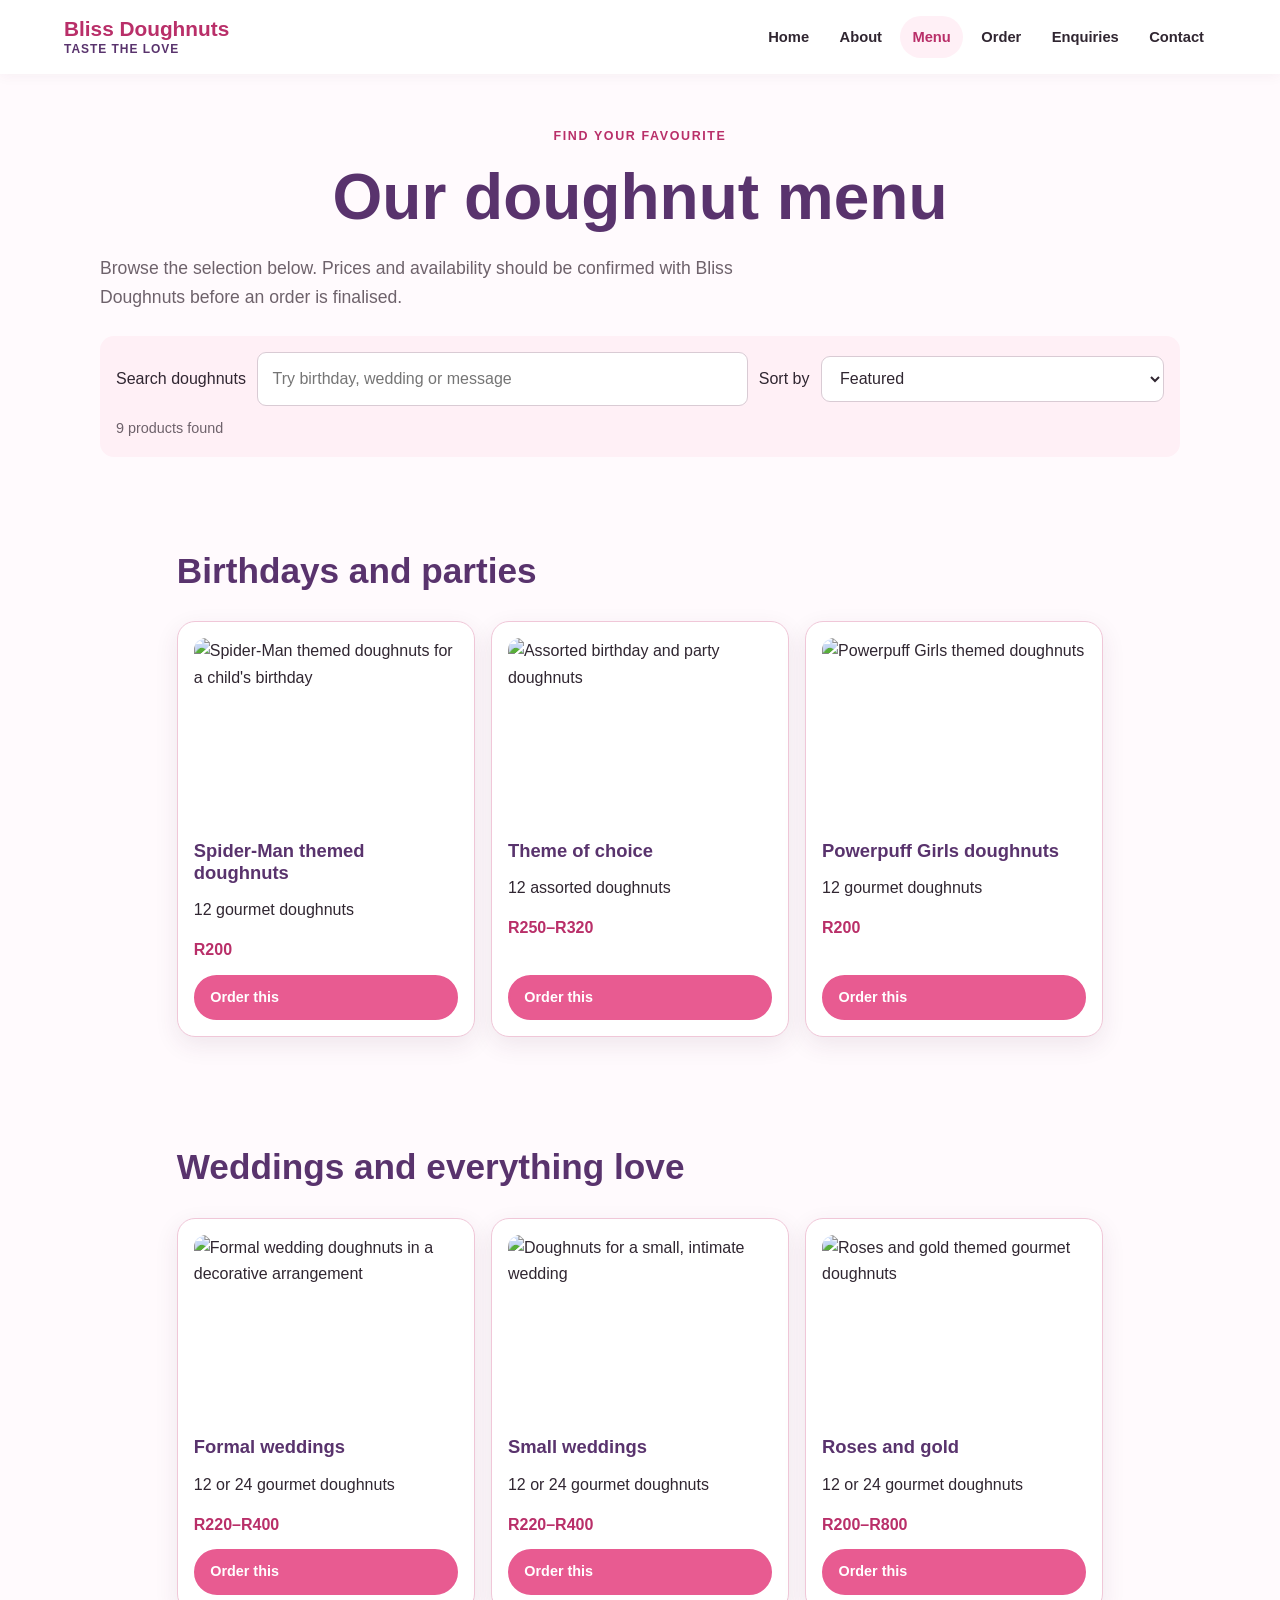
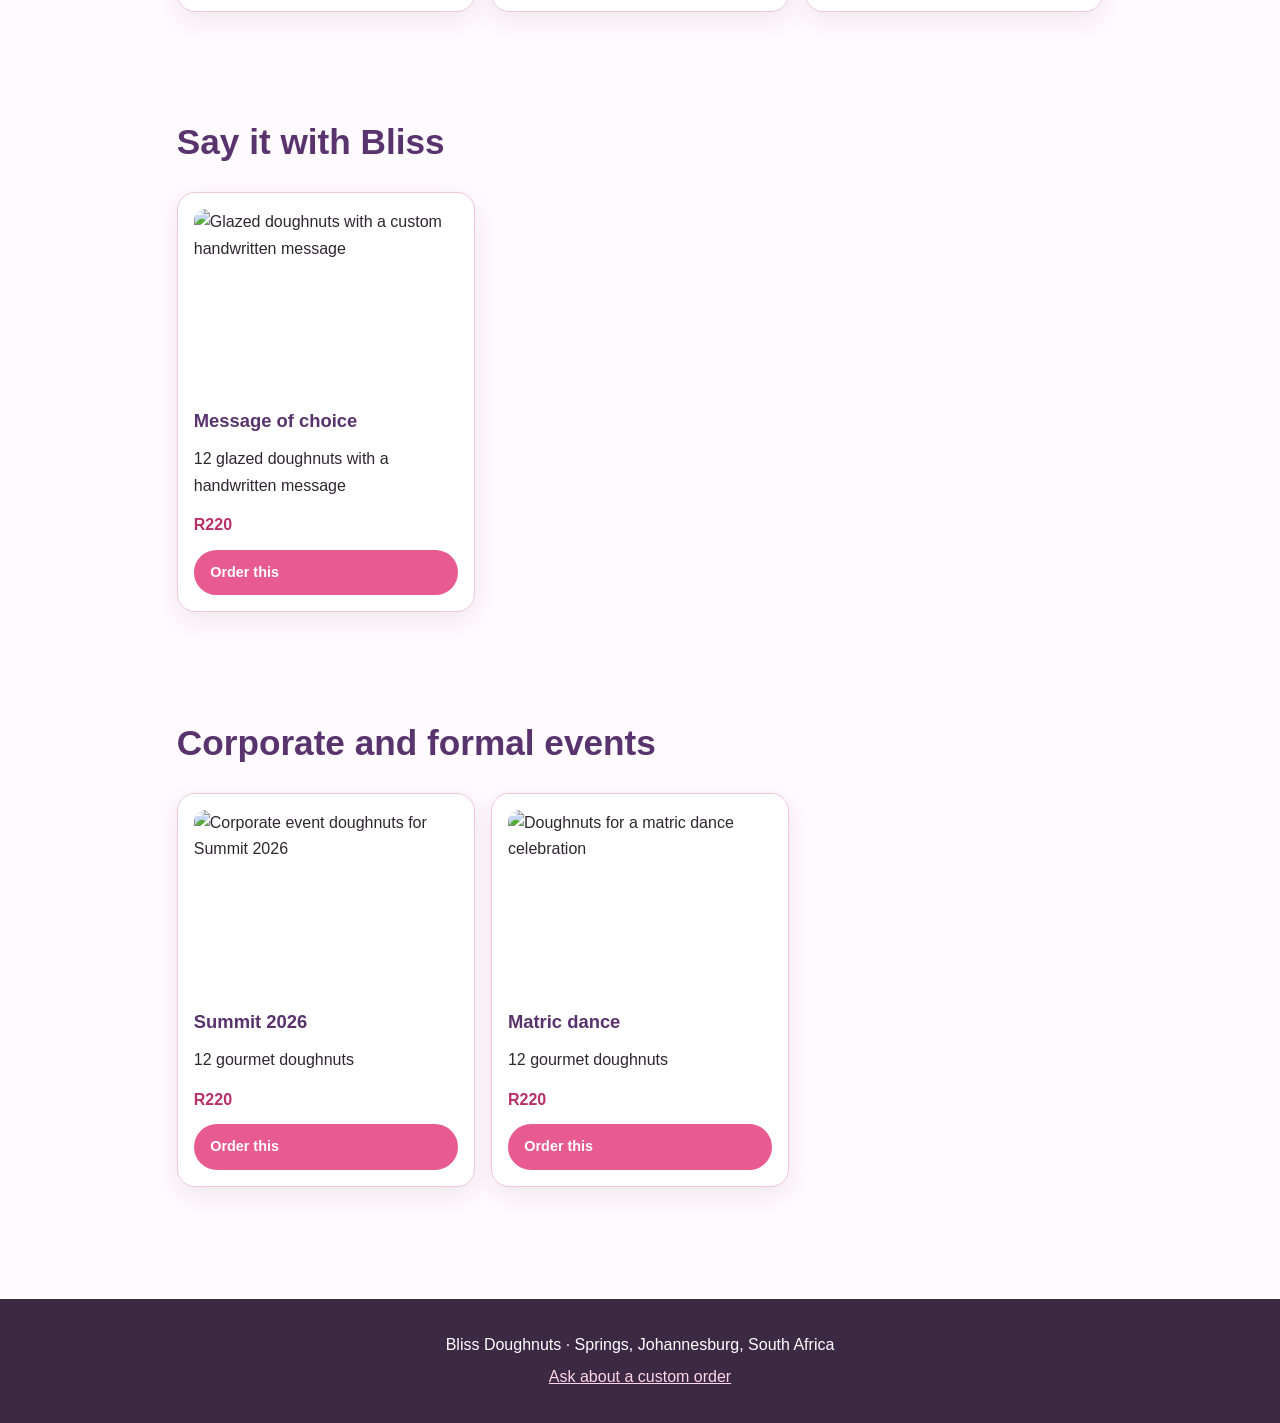
==== bliss_doughnuts_part3/menu.html @ 5a910b72 "first commit" ====
<!DOCTYPE html>
<html lang="en-ZA">
<head>
  <meta charset="UTF-8"><meta name="viewport" content="width=device-width, initial-scale=1">
  <title>Doughnut Menu and Prices | Bliss Doughnuts</title>
  <meta name="description" content="Browse Bliss Doughnuts treats for birthdays, weddings, custom messages and corporate events in Springs and Johannesburg.">
  <meta name="keywords" content="doughnut menu Johannesburg, birthday doughnuts, wedding doughnuts, custom message doughnuts, Bliss Doughnuts prices">
  <meta name="robots" content="index, follow"><link rel="canonical" href="https://example.com/menu.html">
  <link rel="stylesheet" href="style.css"><script src="script.js" defer></script>
</head>
<body>
  <a class="skip-link" href="#main">Skip to content</a>
  <header class="site-header"><a class="brand" href="index.html">Bliss Doughnuts <span>Taste the love</span></a><button class="menu-toggle" type="button" aria-expanded="false" aria-controls="site-nav">☰ <span class="sr-only">Toggle navigation</span></button><nav id="site-nav" class="site-nav" aria-label="Main navigation"><a href="index.html">Home</a><a href="about.html">About</a><a href="menu.html" aria-current="page">Menu</a><a href="order.html">Order</a><a href="enquiry.html">Enquiries</a><a href="contact.html">Contact</a></nav></header>
  <main id="main" class="content-wrap">
    <p class="eyebrow">Find your favourite</p><h1>Our doughnut menu</h1><p class="lead">Browse the selection below. Prices and availability should be confirmed with Bliss Doughnuts before an order is finalised.</p>
    <div class="search-tools"><label for="product-search">Search doughnuts</label><input id="product-search" type="search" placeholder="Try birthday, wedding or message"><label for="sort-products">Sort by</label><select id="sort-products"><option value="default">Featured</option><option value="price-low">Price: low to high</option><option value="price-high">Price: high to low</option><option value="name">Name: A to Z</option></select><p id="product-count" aria-live="polite"></p></div>
    <section id="birthdays" class="section"><h2>Birthdays and parties</h2><div class="product-grid">
      <article class="product" data-name="Spider-Man themed doughnuts" data-price="200"><img class="lightbox-image" src="images/spider-man-themed-doughnuts.jpg" alt="Spider-Man themed doughnuts for a child's birthday" loading="lazy"><h3>Spider-Man themed doughnuts</h3><p>12 gourmet doughnuts</p><p class="price">R200</p><a class="button button-small" href="order.html?product=Spider-Man%20themed%20doughnuts">Order this</a></article>
      <article class="product" data-name="Assorted birthday theme of choice" data-price="250"><img class="lightbox-image" src="images/magnific_birthdays-and-parties-doughnuts.jpg" alt="Assorted birthday and party doughnuts" loading="lazy"><h3>Theme of choice</h3><p>12 assorted doughnuts</p><p class="price">R250–R320</p><a class="button button-small" href="order.html?product=Assorted%20birthday%20doughnuts">Order this</a></article>
      <article class="product" data-name="Powerpuff Girls doughnuts" data-price="200"><img class="lightbox-image" src="images/magnific_power-puff-girls-doughnut.jpg" alt="Powerpuff Girls themed doughnuts" loading="lazy"><h3>Powerpuff Girls doughnuts</h3><p>12 gourmet doughnuts</p><p class="price">R200</p><a class="button button-small" href="order.html?product=Powerpuff%20Girls%20doughnuts">Order this</a></article>
    </div></section>
    <section id="weddings" class="section"><h2>Weddings and everything love</h2><div class="product-grid">
      <article class="product" data-name="Formal wedding doughnuts" data-price="220"><img class="lightbox-image" src="images/formal-wedding-doughnuts.jpg" alt="Formal wedding doughnuts in a decorative arrangement" loading="lazy"><h3>Formal weddings</h3><p>12 or 24 gourmet doughnuts</p><p class="price">R220–R400</p><a class="button button-small" href="order.html?product=Formal%20wedding%20doughnuts">Order this</a></article>
      <article class="product" data-name="Small wedding doughnuts" data-price="220"><img class="lightbox-image" src="images/fun-wedding-doughnuts.jpg" alt="Doughnuts for a small, intimate wedding" loading="lazy"><h3>Small weddings</h3><p>12 or 24 gourmet doughnuts</p><p class="price">R220–R400</p><a class="button button-small" href="order.html?product=Small%20wedding%20doughnuts">Order this</a></article>
      <article class="product" data-name="Roses and gold doughnuts" data-price="200"><img class="lightbox-image" src="images/roses-and-gold-doughnuts.jpg" alt="Roses and gold themed gourmet doughnuts" loading="lazy"><h3>Roses and gold</h3><p>12 or 24 gourmet doughnuts</p><p class="price">R200–R800</p><a class="button button-small" href="order.html?product=Roses%20and%20gold%20doughnuts">Order this</a></article>
    </div></section>
    <section id="messages" class="section"><h2>Say it with Bliss</h2><div class="product-grid">
      <article class="product" data-name="Custom message doughnuts" data-price="220"><img class="lightbox-image" src="images/message-doughnuts.jpg" alt="Glazed doughnuts with a custom handwritten message" loading="lazy"><h3>Message of choice</h3><p>12 glazed doughnuts with a handwritten message</p><p class="price">R220</p><a class="button button-small" href="order.html?product=Custom%20message%20doughnuts">Order this</a></article>
    </div></section>
    <section id="corporate" class="section"><h2>Corporate and formal events</h2><div class="product-grid">
      <article class="product" data-name="Summit 2026 doughnuts" data-price="220"><img class="lightbox-image" src="images/summit-2026-doughnuts.jpg" alt="Corporate event doughnuts for Summit 2026" loading="lazy"><h3>Summit 2026</h3><p>12 gourmet doughnuts</p><p class="price">R220</p><a class="button button-small" href="order.html?product=Summit%202026%20doughnuts">Order this</a></article>
      <article class="product" data-name="Matric dance doughnuts" data-price="220"><img class="lightbox-image" src="images/matric-dance-doughnuts.jpg" alt="Doughnuts for a matric dance celebration" loading="lazy"><h3>Matric dance</h3><p>12 gourmet doughnuts</p><p class="price">R220</p><a class="button button-small" href="order.html?product=Matric%20dance%20doughnuts">Order this</a></article>
    </div></section>
    <p id="no-products" class="notice" hidden>No products match your search. Try another keyword.</p>
  </main>
  <footer class="site-footer"><p>Bliss Doughnuts · Springs, Johannesburg, South Africa</p><p><a href="enquiry.html">Ask about a custom order</a></p></footer>
  <div class="lightbox" id="lightbox" hidden role="dialog" aria-modal="true" aria-label="Expanded image"><button class="lightbox-close" type="button" aria-label="Close enlarged image">×</button><img src="" alt=""><p></p></div>
</body>
</html>
---- bliss_doughnuts_part3/style.css ----
/* Bliss Doughnuts — responsive styles for Part 3 */
:root{--pink:#e85b91;--pink-dark:#b92f69;--pink-pale:#fff0f6;--purple:#59336d;--ink:#302631;--muted:#6e626b;--white:#fff;--line:#f0c7d8;--shadow:0 8px 24px rgba(78,35,62,.09)}
*{box-sizing:border-box}
html{scroll-behavior:smooth}
body{margin:0;background:#fffafd;color:var(--ink);font-family:Arial,Helvetica,sans-serif;line-height:1.65}
img{max-width:100%;height:auto}
a{color:var(--pink-dark)}
a:hover{text-decoration-thickness:2px}
a:focus-visible,button:focus-visible,input:focus-visible,select:focus-visible,textarea:focus-visible{outline:3px solid var(--purple);outline-offset:3px}
.skip-link{position:absolute;left:-9999px;top:auto}.skip-link:focus{left:1rem;top:1rem;background:white;padding:.75rem;z-index:1000}
.sr-only{position:absolute;width:1px;height:1px;padding:0;margin:-1px;overflow:hidden;clip:rect(0,0,0,0);white-space:nowrap;border:0}
.site-header{display:flex;align-items:center;justify-content:space-between;gap:1.5rem;padding:1rem clamp(1rem,5vw,4rem);background:#fff;box-shadow:0 2px 12px #5a25410d;position:sticky;top:0;z-index:10}
.brand{font-weight:800;font-size:1.3rem;text-decoration:none;color:var(--pink-dark);line-height:1.2}.brand span{display:block;font-size:.75rem;letter-spacing:.08em;text-transform:uppercase;color:var(--purple)}
.site-nav{display:flex;align-items:center;gap:.4rem;flex-wrap:wrap}.site-nav a{padding:.55rem .75rem;border-radius:999px;text-decoration:none;color:var(--ink);font-weight:700;font-size:.92rem}.site-nav a:hover,.site-nav a[aria-current=page]{background:var(--pink-pale);color:var(--pink-dark)}
.menu-toggle{display:none;border:0;background:var(--pink);color:white;border-radius:8px;padding:.55rem .8rem;font-size:1.1rem}
.hero{display:grid;grid-template-columns:1fr 1fr;gap:2rem;align-items:center;padding:clamp(2rem,6vw,5rem) clamp(1rem,7vw,6rem);background:linear-gradient(135deg,#fff0f6,#fffafd 60%,#f5eaff)}
.hero-copy{max-width:620px}.eyebrow{text-transform:uppercase;letter-spacing:.13em;font-size:.78rem;font-weight:800;color:var(--pink-dark)}
h1,h2,h3{line-height:1.2;color:var(--purple)}h1{font-size:clamp(2.2rem,5vw,4rem);margin:.4rem 0 1rem}h2{font-size:clamp(1.5rem,3vw,2.2rem)}h3{font-size:1.15rem}
.hero-copy>p:not(.eyebrow),.lead{font-size:1.1rem;color:var(--muted);max-width:65ch}
.hero-image{width:100%;max-height:480px;object-fit:cover;border-radius:28px;box-shadow:var(--shadow)}
.button-row{display:flex;gap:.75rem;flex-wrap:wrap;margin-top:1.5rem}.button{display:inline-block;border:2px solid var(--pink);border-radius:999px;padding:.75rem 1.2rem;background:var(--pink);color:white;font-weight:800;text-decoration:none;cursor:pointer;font-size:1rem}.button:hover{background:var(--pink-dark);border-color:var(--pink-dark);color:white}.button-outline{background:transparent;color:var(--pink-dark)}.button-outline:hover{color:white}.button-small{font-size:.9rem;padding:.55rem .9rem;margin-top:auto}
.section{padding:2.5rem clamp(1rem,6vw,5rem)}.section-heading{text-align:center}.section-heading .eyebrow{margin-bottom:0}
.occasion-grid,.feature-grid{display:grid;grid-template-columns:repeat(4,minmax(0,1fr));gap:1rem;margin-top:1.5rem}.occasion-card{min-height:125px;display:flex;align-items:center;justify-content:center;text-align:center;padding:1.25rem;background:white;border:1px solid var(--line);border-radius:18px;box-shadow:var(--shadow);font-weight:800;text-decoration:none;color:var(--purple)}.occasion-card:hover{transform:translateY(-3px);border-color:var(--pink)}
.highlight{background:var(--pink-pale);text-align:center}.feature-grid{grid-template-columns:repeat(3,minmax(0,1fr));text-align:left}.feature-grid article,.panel{background:white;border:1px solid var(--line);border-radius:18px;padding:1.4rem;box-shadow:var(--shadow)}
.site-footer{background:#3c2944;color:white;text-align:center;padding:1.7rem 1rem;margin-top:2rem}.site-footer a{color:#ffd6e7}.site-footer p{margin:.35rem 0}.small{font-size:.85rem;color:var(--muted)}.site-footer .small{color:#eadde9}
.content-wrap{max-width:1120px;margin:0 auto;padding:2.5rem 1.25rem}.content-wrap>h1{text-align:center}.content-wrap>.eyebrow{text-align:center}.narrow{max-width:760px}.center{text-align:center;margin:2rem 0}
.two-column{display:grid;grid-template-columns:repeat(2,minmax(0,1fr));gap:1.25rem;margin:1.5rem 0}.content-image{width:100%;height:250px;object-fit:cover;border-radius:12px;cursor:zoom-in}.panel h2{margin-top:.5rem}.panel p{color:var(--muted)}
.search-tools{display:grid;grid-template-columns:auto minmax(180px,1fr) auto minmax(150px,.7fr);align-items:center;gap:.7rem;padding:1rem;background:var(--pink-pale);border-radius:14px;margin:1.5rem 0}.search-tools p{grid-column:1/-1;margin:0;font-size:.9rem;color:var(--muted)}
.product-grid{display:grid;grid-template-columns:repeat(3,minmax(0,1fr));gap:1rem}.product{display:flex;flex-direction:column;gap:.55rem;background:white;padding:1rem;border:1px solid var(--line);border-radius:18px;box-shadow:var(--shadow)}.product img{width:100%;height:190px;object-fit:cover;border-radius:12px;cursor:zoom-in}.product h3,.product p{margin:.15rem 0}.price{font-weight:800;color:var(--pink-dark)}
.form-card{background:white;border:1px solid var(--line);border-radius:18px;padding:clamp(1rem,4vw,2rem);box-shadow:var(--shadow);margin-top:1.5rem}.form-card label,.contact-form label{display:block;font-weight:700;margin:.9rem 0 .35rem}.form-card input:not([type=checkbox]),.form-card select,.form-card textarea,.contact-form input,.contact-form select,.contact-form textarea,.search-tools input,.search-tools select{width:100%;padding:.8rem .9rem;border:1px solid #d9cbd4;border-radius:9px;background:white;color:var(--ink);font:inherit}.form-card textarea,.contact-form textarea{resize:vertical}.form-card input:focus,.form-card select:focus,.form-card textarea:focus{border-color:var(--pink)}
.check-row{display:flex!important;align-items:flex-start;gap:.65rem;font-weight:400!important}.check-row input{margin-top:.4rem;flex-shrink:0}.form-message{font-weight:700;min-height:1.4em;color:var(--pink-dark)}.notice{padding:1rem;background:var(--pink-pale);border-radius:12px}.contact-form .button{margin-top:1rem}
.lightbox{position:fixed;inset:0;z-index:100;background:rgba(25,14,27,.92);display:flex;flex-direction:column;align-items:center;justify-content:center;padding:2rem}.lightbox[hidden]{display:none}.lightbox img{max-width:90vw;max-height:78vh;object-fit:contain;border-radius:12px}.lightbox p{color:white}.lightbox-close{position:absolute;right:1.5rem;top:1rem;background:transparent;border:0;color:white;font-size:2.5rem;cursor:pointer}
@media(max-width:850px){.site-header{flex-wrap:wrap}.menu-toggle{display:block}.site-nav{display:none;width:100%;flex-direction:column;align-items:stretch}.site-nav.open{display:flex}.site-nav a{border-radius:8px}.hero{grid-template-columns:1fr}.hero-image{max-height:360px}.occasion-grid{grid-template-columns:repeat(2,minmax(0,1fr))}.product-grid{grid-template-columns:repeat(2,minmax(0,1fr))}.search-tools{grid-template-columns:1fr 2fr}.search-tools p{grid-column:1/-1}}
@media(max-width:560px){.feature-grid,.two-column,.product-grid{grid-template-columns:1fr}.occasion-grid{grid-template-columns:1fr 1fr}.product img{height:230px}.hero{padding-top:2rem}.site-header{position:static}.content-wrap{padding-top:1.5rem}.search-tools{grid-template-columns:1fr}.search-tools p{grid-column:auto}}
@media(prefers-reduced-motion:reduce){html{scroll-behavior:auto}*,*::before,*::after{animation-duration:.01ms!important;transition-duration:.01ms!important}}
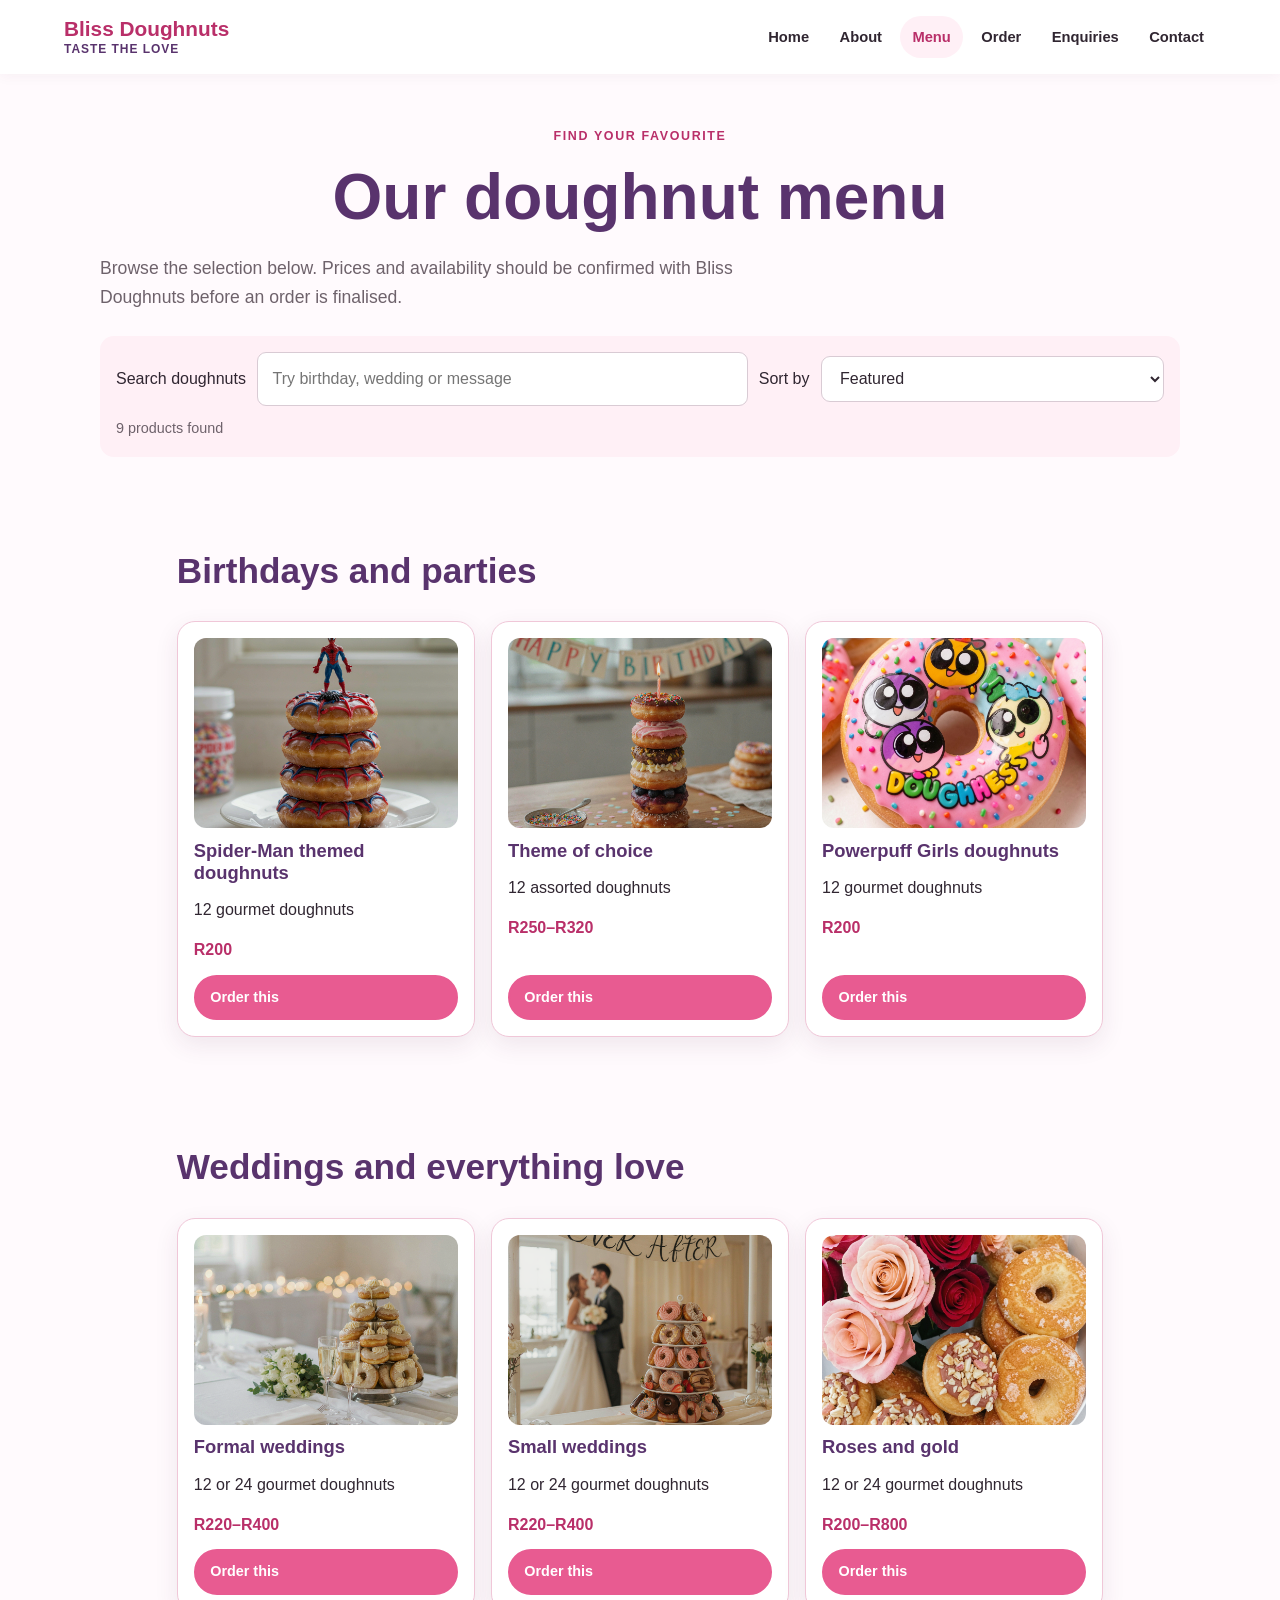
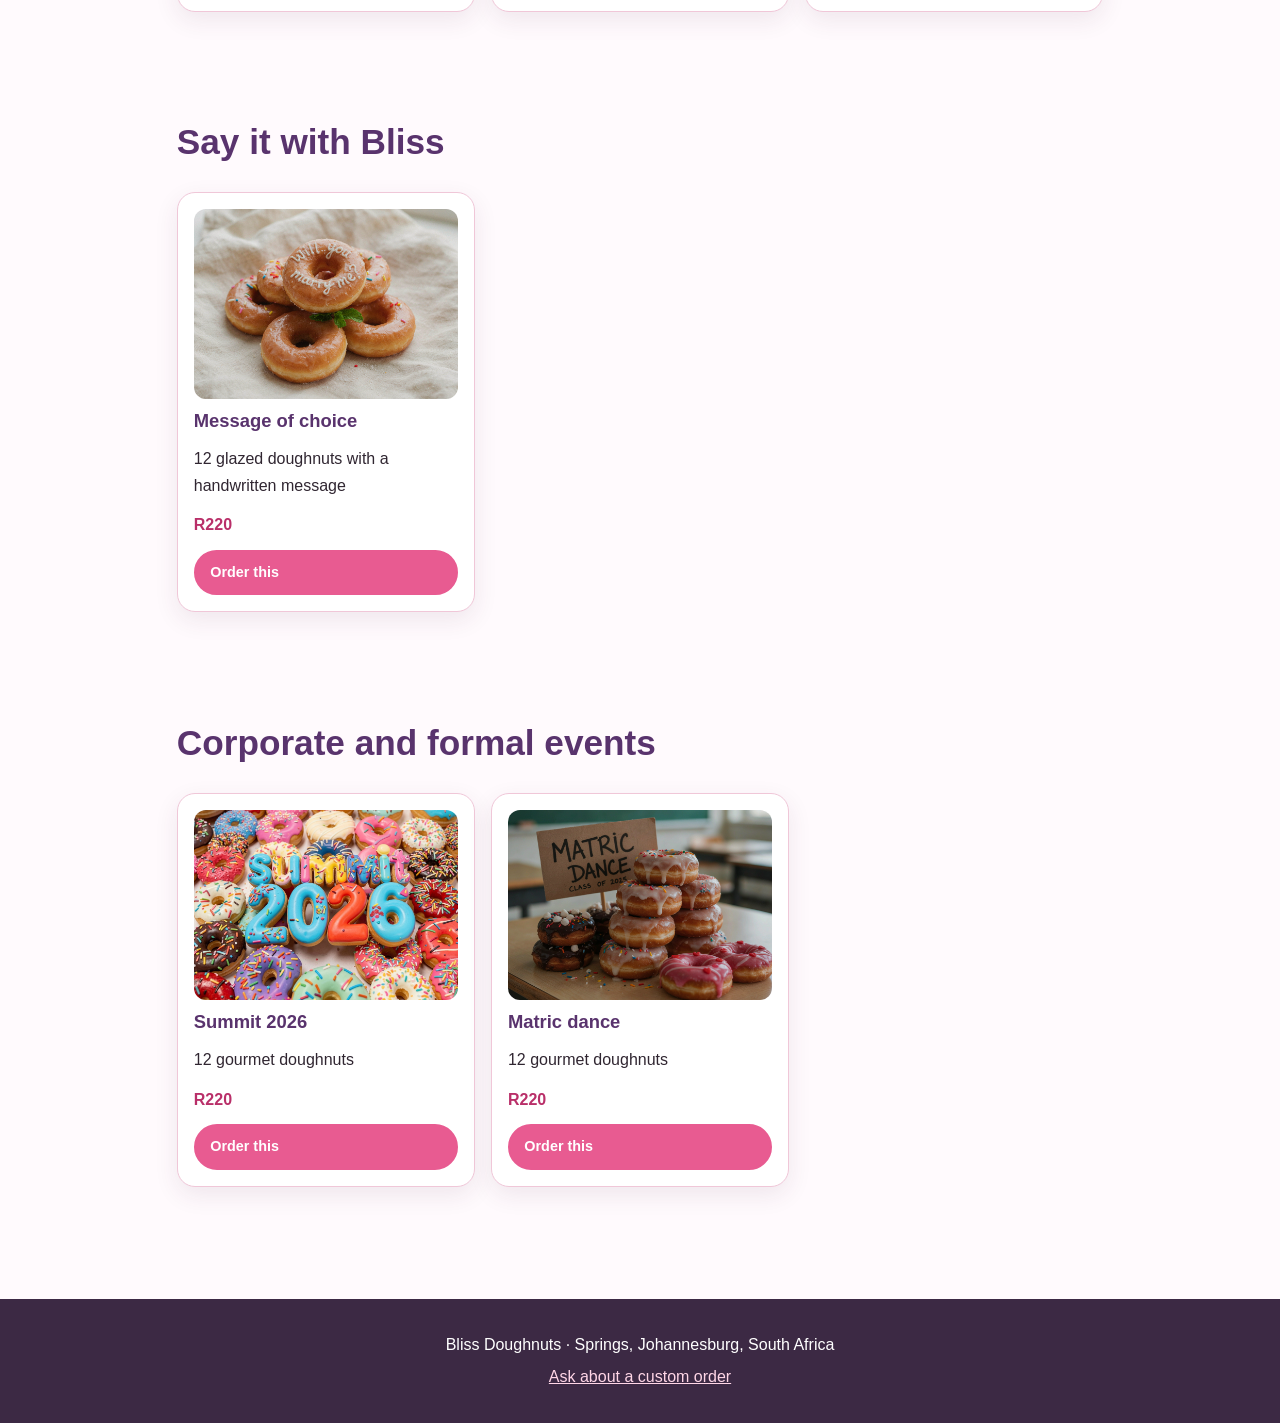
==== commit 3a80d915: "changing dounghnut names on menu.html" ====
--- a/bliss_doughnuts_part3/menu.html
+++ b/bliss_doughnuts_part3/menu.html
@@ -15,21 +15,21 @@
     <p class="eyebrow">Find your favourite</p><h1>Our doughnut menu</h1><p class="lead">Browse the selection below. Prices and availability should be confirmed with Bliss Doughnuts before an order is finalised.</p>
     <div class="search-tools"><label for="product-search">Search doughnuts</label><input id="product-search" type="search" placeholder="Try birthday, wedding or message"><label for="sort-products">Sort by</label><select id="sort-products"><option value="default">Featured</option><option value="price-low">Price: low to high</option><option value="price-high">Price: high to low</option><option value="name">Name: A to Z</option></select><p id="product-count" aria-live="polite"></p></div>
     <section id="birthdays" class="section"><h2>Birthdays and parties</h2><div class="product-grid">
-      <article class="product" data-name="Spider-Man themed doughnuts" data-price="200"><img class="lightbox-image" src="images/spider-man-themed-doughnuts.jpg" alt="Spider-Man themed doughnuts for a child's birthday" loading="lazy"><h3>Spider-Man themed doughnuts</h3><p>12 gourmet doughnuts</p><p class="price">R200</p><a class="button button-small" href="order.html?product=Spider-Man%20themed%20doughnuts">Order this</a></article>
-      <article class="product" data-name="Assorted birthday theme of choice" data-price="250"><img class="lightbox-image" src="images/magnific_birthdays-and-parties-doughnuts.jpg" alt="Assorted birthday and party doughnuts" loading="lazy"><h3>Theme of choice</h3><p>12 assorted doughnuts</p><p class="price">R250–R320</p><a class="button button-small" href="order.html?product=Assorted%20birthday%20doughnuts">Order this</a></article>
-      <article class="product" data-name="Powerpuff Girls doughnuts" data-price="200"><img class="lightbox-image" src="images/magnific_power-puff-girls-doughnut.jpg" alt="Powerpuff Girls themed doughnuts" loading="lazy"><h3>Powerpuff Girls doughnuts</h3><p>12 gourmet doughnuts</p><p class="price">R200</p><a class="button button-small" href="order.html?product=Powerpuff%20Girls%20doughnuts">Order this</a></article>
+      <article class="product" data-name="Spider-Man themed doughnuts" data-price="200"><img class="lightbox-image" src="images/magnific_spider-man-doughnuts_jU79fo5LD0.png" alt="Spider-Man themed doughnuts for a child's birthday" loading="lazy"><h3>Spider-Man themed doughnuts</h3><p>12 gourmet doughnuts</p><p class="price">R200</p><a class="button button-small" href="order.html?product=Spider-Man%20themed%20doughnuts">Order this</a></article>
+      <article class="product" data-name="Assorted birthday theme of choice" data-price="250"><img class="lightbox-image" src="images/magnific_birthdays-and-parties-dou_vQH1W8Oa47.png" alt="Assorted birthday and party doughnuts" loading="lazy"><h3>Theme of choice</h3><p>12 assorted doughnuts</p><p class="price">R250–R320</p><a class="button button-small" href="order.html?product=Assorted%20birthday%20doughnuts">Order this</a></article>
+      <article class="product" data-name="Powerpuff Girls doughnuts" data-price="200"><img class="lightbox-image" src="images/magnific_power-puff-girls-doughnut_s7O6QuEl8e.jpg" alt="Powerpuff Girls themed doughnuts" loading="lazy"><h3>Powerpuff Girls doughnuts</h3><p>12 gourmet doughnuts</p><p class="price">R200</p><a class="button button-small" href="order.html?product=Powerpuff%20Girls%20doughnuts">Order this</a></article>
     </div></section>
     <section id="weddings" class="section"><h2>Weddings and everything love</h2><div class="product-grid">
-      <article class="product" data-name="Formal wedding doughnuts" data-price="220"><img class="lightbox-image" src="images/formal-wedding-doughnuts.jpg" alt="Formal wedding doughnuts in a decorative arrangement" loading="lazy"><h3>Formal weddings</h3><p>12 or 24 gourmet doughnuts</p><p class="price">R220–R400</p><a class="button button-small" href="order.html?product=Formal%20wedding%20doughnuts">Order this</a></article>
-      <article class="product" data-name="Small wedding doughnuts" data-price="220"><img class="lightbox-image" src="images/fun-wedding-doughnuts.jpg" alt="Doughnuts for a small, intimate wedding" loading="lazy"><h3>Small weddings</h3><p>12 or 24 gourmet doughnuts</p><p class="price">R220–R400</p><a class="button button-small" href="order.html?product=Small%20wedding%20doughnuts">Order this</a></article>
-      <article class="product" data-name="Roses and gold doughnuts" data-price="200"><img class="lightbox-image" src="images/roses-and-gold-doughnuts.jpg" alt="Roses and gold themed gourmet doughnuts" loading="lazy"><h3>Roses and gold</h3><p>12 or 24 gourmet doughnuts</p><p class="price">R200–R800</p><a class="button button-small" href="order.html?product=Roses%20and%20gold%20doughnuts">Order this</a></article>
+      <article class="product" data-name="Formal wedding doughnuts" data-price="220"><img class="lightbox-image" src="images/magnific_formal-wedding-doughnuts_bxL7Jpx5Y2.png" alt="Formal wedding doughnuts in a decorative arrangement" loading="lazy"><h3>Formal weddings</h3><p>12 or 24 gourmet doughnuts</p><p class="price">R220–R400</p><a class="button button-small" href="order.html?product=Formal%20wedding%20doughnuts">Order this</a></article>
+      <article class="product" data-name="Small wedding doughnuts" data-price="220"><img class="lightbox-image" src="images/magnific_fun-wedding-doughnuts_UP92Gcewny.png" alt="Doughnuts for a small, intimate wedding" loading="lazy"><h3>Small weddings</h3><p>12 or 24 gourmet doughnuts</p><p class="price">R220–R400</p><a class="button button-small" href="order.html?product=Small%20wedding%20doughnuts">Order this</a></article>
+      <article class="product" data-name="Roses and gold doughnuts" data-price="200"><img class="lightbox-image" src="images/magnific_roses-and-gold-doughnuts_VXobrhxMMU.jpg" alt="Roses and gold themed gourmet doughnuts" loading="lazy"><h3>Roses and gold</h3><p>12 or 24 gourmet doughnuts</p><p class="price">R200–R800</p><a class="button button-small" href="order.html?product=Roses%20and%20gold%20doughnuts">Order this</a></article>
     </div></section>
     <section id="messages" class="section"><h2>Say it with Bliss</h2><div class="product-grid">
-      <article class="product" data-name="Custom message doughnuts" data-price="220"><img class="lightbox-image" src="images/message-doughnuts.jpg" alt="Glazed doughnuts with a custom handwritten message" loading="lazy"><h3>Message of choice</h3><p>12 glazed doughnuts with a handwritten message</p><p class="price">R220</p><a class="button button-small" href="order.html?product=Custom%20message%20doughnuts">Order this</a></article>
+      <article class="product" data-name="Custom message doughnuts" data-price="220"><img class="lightbox-image" src="images/magnific_doughnuts-that-have-a-mes_yiRetnYPW9.png" alt="Glazed doughnuts with a custom handwritten message" loading="lazy"><h3>Message of choice</h3><p>12 glazed doughnuts with a handwritten message</p><p class="price">R220</p><a class="button button-small" href="order.html?product=Custom%20message%20doughnuts">Order this</a></article>
     </div></section>
     <section id="corporate" class="section"><h2>Corporate and formal events</h2><div class="product-grid">
-      <article class="product" data-name="Summit 2026 doughnuts" data-price="220"><img class="lightbox-image" src="images/summit-2026-doughnuts.jpg" alt="Corporate event doughnuts for Summit 2026" loading="lazy"><h3>Summit 2026</h3><p>12 gourmet doughnuts</p><p class="price">R220</p><a class="button button-small" href="order.html?product=Summit%202026%20doughnuts">Order this</a></article>
-      <article class="product" data-name="Matric dance doughnuts" data-price="220"><img class="lightbox-image" src="images/matric-dance-doughnuts.jpg" alt="Doughnuts for a matric dance celebration" loading="lazy"><h3>Matric dance</h3><p>12 gourmet doughnuts</p><p class="price">R220</p><a class="button button-small" href="order.html?product=Matric%20dance%20doughnuts">Order this</a></article>
+      <article class="product" data-name="Summit 2026 doughnuts" data-price="220"><img class="lightbox-image" src="images/magnific_summit-2026-doughnuts_N2GoEcp6D9.jpg" alt="Corporate event doughnuts for Summit 2026" loading="lazy"><h3>Summit 2026</h3><p>12 gourmet doughnuts</p><p class="price">R220</p><a class="button button-small" href="order.html?product=Summit%202026%20doughnuts">Order this</a></article>
+      <article class="product" data-name="Matric dance doughnuts" data-price="220"><img class="lightbox-image" src="images/magnific_matric-dance-doughnuts_796MmZlJAL.png" alt="Doughnuts for a matric dance celebration" loading="lazy"><h3>Matric dance</h3><p>12 gourmet doughnuts</p><p class="price">R220</p><a class="button button-small" href="order.html?product=Matric%20dance%20doughnuts">Order this</a></article>
     </div></section>
     <p id="no-products" class="notice" hidden>No products match your search. Try another keyword.</p>
   </main>
--- a/bliss_doughnuts_part3/style.css
+++ b/bliss_doughnuts_part3/style.css
@@ -1,4 +1,3 @@
-/* Bliss Doughnuts — responsive styles for Part 3 */
 :root{--pink:#e85b91;--pink-dark:#b92f69;--pink-pale:#fff0f6;--purple:#59336d;--ink:#302631;--muted:#6e626b;--white:#fff;--line:#f0c7d8;--shadow:0 8px 24px rgba(78,35,62,.09)}
 *{box-sizing:border-box}
 html{scroll-behavior:smooth}
